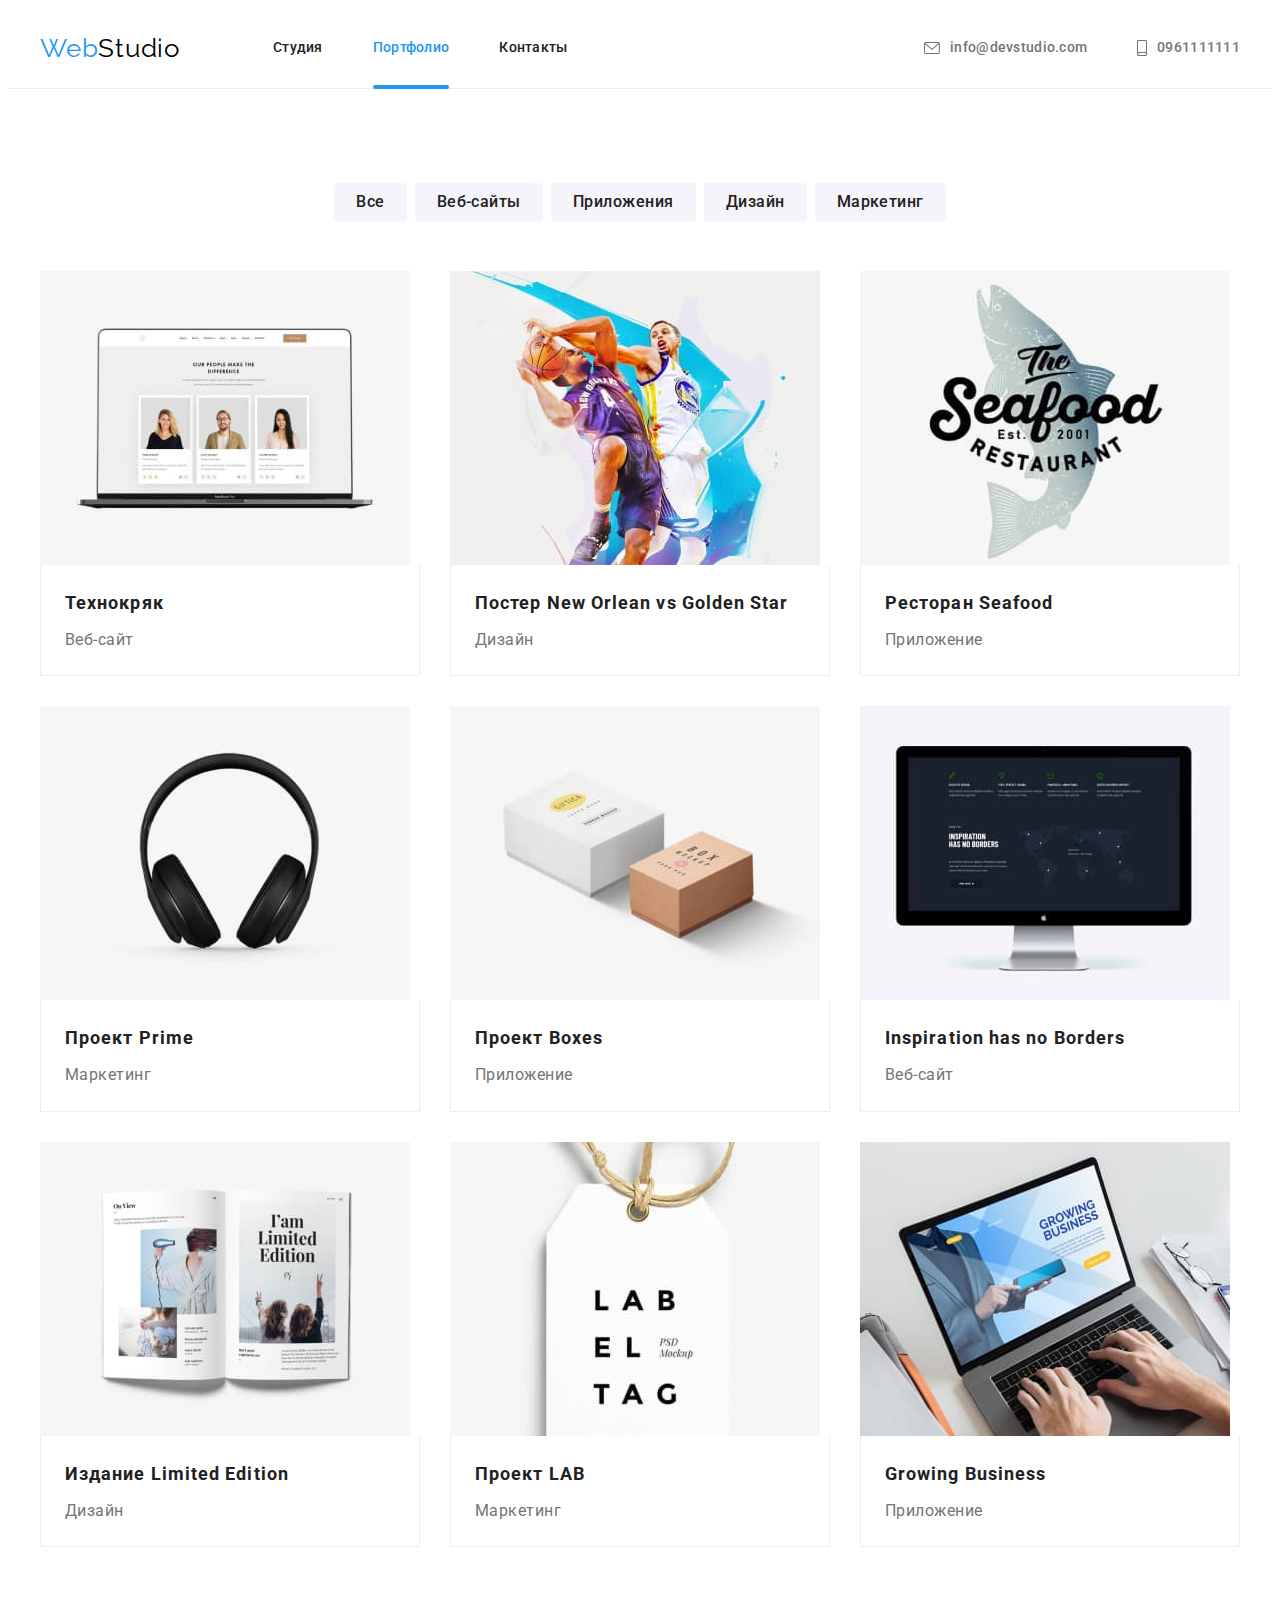
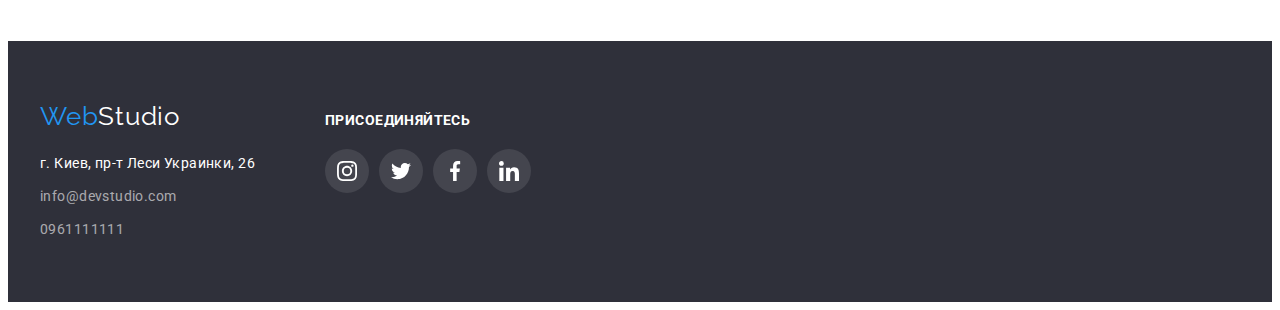
==== portfolio.html @ a9064349 "начало ДЗ-6" ====
<!DOCTYPE html>
<html lang="en">
  <head>
    <meta charset="UTF-8" />
    <meta http-equiv="X-UA-Compatible" content="IE=edge" />
    <meta name="viewport" content="width=device-width, initial-scale=1.0" />
    <title>Portfolio</title>
    <!-- fonts page -->
    <link rel="preconnect" href="https://fonts.googleapis.com" />
    <link rel="preconnect" href="https://fonts.gstatic.com" crossorigin />
    <link
      href="https://fonts.googleapis.com/css2?family=Raleway:wght@700&family=Roboto:wght@400;500;700;900&display=swap"
      rel="stylesheet"
    />
    <!-- modern-normalize -->
    <link
      rel="stylesheet"
      href="https://cdnjs.cloudflare.com/ajax/libs/modern-normalize/1.1.0/modern-normalize.min.css"
      integrity="sha512-wpPYUAdjBVSE4KJnH1VR1HeZfpl1ub8YT/NKx4PuQ5NmX2tKuGu6U/JRp5y+Y8XG2tV+wKQpNHVUX03MfMFn9Q=="
      crossorigin="anonymous"
      referrerpolicy="no-referrer"
    />
    <!-- style.css -->
    <link rel="stylesheet" href="./css/styles.css" />
  </head>
  <body>
    <header class="page-header">
      <div class="container header-container">
        <a class="logo" lang="en" href="./index.html">Web<span class="logo-black">Studio</span></a>
        <nav>
          <ul class="site-navigation">
            <li class="list-link"><a class="nav-link" href="./index.html">Студия</a></li>
            <li class="list-link"><a class="nav-link current" href="">Портфолио</a></li>
            <li class="list-link"><a class="nav-link" href="">Контакты</a></li>
          </ul>
        </nav>
        <ul class="header-contacts-list">
          <li class="contacts-list">
            <a class="mail-header" href="mailto:nfo@devstudio.com">
              <svg class="contacts-icon" width="16" height="12">
                <use href="./images/icons.svg#envelope"></use>
              </svg>
              info@devstudio.com</a
            >
          </li>
          <li class="contacts-list">
            <a class="phone-header" href="tel:0961111111">
              <svg class="contacts-icon" width="10" height="16">
                <use href="./images/icons.svg#smartphone"></use>
              </svg>
              0961111111</a
            >
          </li>
        </ul>
      </div>
    </header>
    <main>
      <h1 class="slogan visually-hidden">Наши работы</h1>
      <section class="filter section">
        <div class="container">
          <ul class="list-button">
            <li class="list-btn">
              <button class="btn" type="button">Все</button>
            </li>
            <li class="list-btn">
              <button class="btn" type="button">Веб-сайты</button>
            </li>
            <li class="list-btn">
              <button class="btn" type="button">Приложения</button>
            </li>
            <li class="list-btn">
              <button class="btn" type="button">Дизайн</button>
            </li>
            <li class="list-btn">
              <button class="btn" type="button">Маркетинг</button>
            </li>
          </ul>
          <ul class="list-card">
            <li class="card">
              <a class="link-card" href="">
                <div class="card-overlay">
                  <img src="./images/notebook.jpg" alt="" width="370" />
                  <div class="text-overlay">
                    <p class="paragraph">
                      Ресурс предлагает комплексные предложения с разным уровнем функционала и
                      сервисов. Все это позволит посетителю получить исчерпывающие сведения о
                      компании или частном лице.
                    </p>
                  </div>
                </div>
                <div class="text-card">
                  <h2 class="subtitle-card">Технокряк</h2>
                  <p class="text-list">Веб-сайт</p>
                </div>
              </a>
            </li>
            <li class="card">
              <a class="link-card" href="">
                <div class="card-overlay">
                  <img src="./images/poster.jpg" alt="" width="370" />
                  <div class="text-overlay">
                    <p class="paragraph">
                      Ресурс предлагает комплексные предложения с разным уровнем функционала и
                      сервисов. Все это позволит посетителю получить исчерпывающие сведения о
                      компании или частном лице.
                    </p>
                  </div>
                </div>
                <div class="text-card">
                  <h2 class="subtitle-card">Постер New Orlean vs Golden Star</h2>
                  <p class="text-list">Дизайн</p>
                </div>
              </a>
            </li>
            <li class="card">
              <a class="link-card" href="">
                <div class="card-overlay">
                  <img src="./images/seafood.jpg" alt="" width="370" />
                  <div class="text-overlay">
                    <p class="paragraph">
                      Ресурс предлагает комплексные предложения с разным уровнем функционала и
                      сервисов. Все это позволит посетителю получить исчерпывающие сведения о
                      компании или частном лице.
                    </p>
                  </div>
                </div>
                <div class="text-card">
                  <h2 class="subtitle-card">Ресторан Seafood</h2>
                  <p class="text-list">Приложение</p>
                </div>
              </a>
            </li>
            <li class="card">
              <a class="link-card" href="">
                <div class="card-overlay">
                  <img src="./images/prime.jpg" alt="" width="370" />
                  <div class="text-overlay">
                    <p class="paragraph">
                      Ресурс предлагает комплексные предложения с разным уровнем функционала и
                      сервисов. Все это позволит посетителю получить исчерпывающие сведения о
                      компании или частном лице.
                    </p>
                  </div>
                </div>
                <div class="text-card">
                  <h2 class="subtitle-card">Проект Prime</h2>
                  <p class="text-list">Маркетинг</p>
                </div>
              </a>
            </li>
            <li class="card">
              <a class="link-card" href="">
                <div class="card-overlay">
                  <img src="./images/boxes.jpg" alt="" width="370" />
                  <div class="text-overlay">
                    <p class="paragraph">
                      Ресурс предлагает комплексные предложения с разным уровнем функционала и
                      сервисов. Все это позволит посетителю получить исчерпывающие сведения о
                      компании или частном лице.
                    </p>
                  </div>
                </div>
                <div class="text-card">
                  <h2 class="subtitle-card">Проект Boxes</h2>
                  <p class="text-list">Приложение</p>
                </div>
              </a>
            </li>
            <li class="card">
              <a class="link-card" href="">
                <div class="card-overlay">
                  <img src="./images/inspiration.jpg" alt="" width="370" />
                  <div class="text-overlay">
                    <p class="paragraph">
                      Ресурс предлагает комплексные предложения с разным уровнем функционала и
                      сервисов. Все это позволит посетителю получить исчерпывающие сведения о
                      компании или частном лице.
                    </p>
                  </div>
                </div>
                <div class="text-card">
                  <h2 class="subtitle-card">Inspiration has no Borders</h2>
                  <p class="text-list">Веб-сайт</p>
                </div>
              </a>
            </li>
            <li class="card">
              <a class="link-card" href="">
                <div class="card-overlay">
                  <img src="./images/limited.jpg" alt="" width="370" />
                  <div class="text-overlay">
                    <p class="paragraph">
                      Ресурс предлагает комплексные предложения с разным уровнем функционала и
                      сервисов. Все это позволит посетителю получить исчерпывающие сведения о
                      компании или частном лице.
                    </p>
                  </div>
                </div>
                <div class="text-card">
                  <h2 class="subtitle-card">Издание Limited Edition</h2>
                  <p class="text-list">Дизайн</p>
                </div>
              </a>
            </li>
            <li class="card">
              <a class="link-card" href="">
                <div class="card-overlay">
                  <img src="./images/lab.jpg" alt="" width="370" />
                  <div class="text-overlay">
                    <p class="paragraph">
                      Ресурс предлагает комплексные предложения с разным уровнем функционала и
                      сервисов. Все это позволит посетителю получить исчерпывающие сведения о
                      компании или частном лице.
                    </p>
                  </div>
                </div>
                <div class="text-card">
                  <h2 class="subtitle-card">Проект LAB</h2>
                  <p class="text-list">Маркетинг</p>
                </div>
              </a>
            </li>
            <li class="card">
              <a class="link-card" href="">
                <div class="card-overlay">
                  <img src="./images/business.jpg" alt="" width="370" />
                  <div class="text-overlay">
                    <p class="paragraph">
                      Ресурс предлагает комплексные предложения с разным уровнем функционала и
                      сервисов. Все это позволит посетителю получить исчерпывающие сведения о
                      компании или частном лице.
                    </p>
                  </div>
                </div>
                <div class="text-card">
                  <h2 class="subtitle-card">Growing Business</h2>
                  <p class="text-list">Приложение</p>
                </div>
              </a>
            </li>
          </ul>
        </div>
      </section>
    </main>
    <footer class="footer">
      <div class="container social-container">
        <!-- address -->

        <div class="container-footer">
          <a class="logo-footer" lang="en" href="./index.html"
            >Web<span class="logo-white">Studio</span></a
          >
          <address class="address">г. Киев, пр-т Леси Украинки, 26</address>
          <ul class="footer-contacts-list">
            <li class="li-mail">
              <a class="mail-footer" href="mailto:nfo@devstudio.com">info@devstudio.com</a>
            </li>
            <li><a class="phone-footer" href="tel:0961111111">0961111111</a></li>
          </ul>
        </div>

        <!-- Join-->

        <div class="footer-socials">
          <h3 class="text-footer">присоединяйтесь</h3>
          <ul class="social">
            <li class="social-list">
              <a
                class="social-link-footer"
                href=""
                target="_blank"
                rel="noopener noreferrer"
                aria-label="иконка instagram"
              >
                <svg class="socials-icon" width="20" height="20">
                  <use href="./images/icons.svg#instagram"></use>
                </svg>
              </a>
            </li>
            <li class="social-list">
              <a
                class="social-link-footer"
                href=""
                target="_blank"
                rel="noopener noreferrer"
                aria-label="иконка twitter"
              >
                <svg class="socials-icon" width="20" height="20">
                  <use href="./images/icons.svg#twitter"></use>
                </svg>
              </a>
            </li>
            <li class="social-list">
              <a
                class="social-link-footer"
                href=""
                target="_blank"
                rel="noopener noreferrer"
                aria-label="иконка facebook"
              >
                <svg class="socials-icon" width="20" height="20">
                  <use href="./images/icons.svg#facebook"></use>
                </svg>
              </a>
            </li>
            <li class="social-list">
              <a
                class="social-link-footer"
                href=""
                target="_blank"
                rel="noopener noreferrer"
                aria-label="иконка linkedin"
              >
                <svg class="socials-icon" width="20" height="20">
                  <use href="./images/icons.svg#linkedin"></use>
                </svg>
              </a>
            </li>
          </ul>
        </div>
      </div>
    </footer>
  </body>
</html>
---- css/styles.css ----
/* index.html */
:root {
  --color-text: #757575;
  --color-h2-h3: #212121;
  --color-hover: #2196f3;
  --link-color: #212121;
  --studio-color: black;
  --hero-background-color: #2f303a;
  --hero-text-color: #ffffff;
  --background-team-color: #f5f4fa;
  --background-footer: #2f303a;
  --footer-studio: white;
  --footer-contacts: #ffffff99;
  --border-color: #ececec;
  --button-hover: #188ce8;
  --border-card: #eeeeee;
}

body {
  background-color: var(--hero-text-color);
  font-family: 'Roboto', sans-serif;
  color: var(--color-h2-h3);
}

h1,
h2,
h3,
p,
ul {
  margin: 0;
  padding: 0;
}

img {
  display: block;
  max-width: 100%;
}

.visually-hidden {
  position: absolute;
  width: 1px;
  height: 1px;
  margin: -1px;
  border: 0;
  padding: 0;

  white-space: nowrap;
  clip-path: inset(100%);
  clip: rect(0 0 0 0);
  overflow: hidden;
}

/* header */

.container {
  /* outline: 1px solid tomato; */

  width: 1200px;

  padding-left: 15px;
  padding-right: 15px;

  margin-left: auto;
  margin-right: auto;
}

.section {
  padding-top: 94px;
  padding-bottom: 94px;
}

.page-header {
  background-color: #ffffff;
  border-bottom: 1px solid var(--border-color);
}

.header-container {
  display: flex;
  align-items: center;
}

.logo {
  color: var(--color-hover);
  font-family: 'Raleway', sans-serif;
  font-size: 26px;
  line-height: 1.19;
  letter-spacing: 0.03em;
  text-decoration: none;

  margin-right: 93px;
}

.site-navigation,
.header-contacts-list,
.mail-header,
.list-desk,
.list-gallery,
.list-team,
.footer-contacts-list,
.list-button,
.list-card,
.social-team,
.social-footer,
.social-list,
.client {
  list-style: none;
}

.logo-black {
  color: var(--studio-color);
}

.site-navigation {
  display: flex;
  align-items: center;

  padding: 0;
  margin: 0;
}

.nav-link {
  display: block;
  color: var(--link-color);
  font-weight: 500;
  font-size: 14px;
  line-height: 1.14;
  letter-spacing: 0.02em;
  text-decoration: none;

  margin: 0;
  padding: 0;

  transition: color 250ms cubic-bezier(0.4, 0, 0.2, 1);
}

.site-navigation li:not(:last-child) {
  margin-right: 50px;
}

.site-navigation .nav-link.current {
  color: var(--color-hover);
}

.nav-link:hover,
.nav-link:focus {
  color: var(--color-hover);
}

.list-link {
  position: relative;
}

.nav-link {
  padding-top: 32px;
  padding-bottom: 32px;
}

.current::after {
  position: absolute;

  content: '';
  left: 0;
  bottom: -1px;
  width: 100%;
  height: 4px;

  background-color: var(--color-hover);
  border-radius: 2px;
}

.header-contacts-list {
  display: flex;
}

.mail-header,
.phone-header {
  display: flex;
  color: #757575;
  font-weight: 500;
  font-size: 14px;
  line-height: 1.14;
  letter-spacing: 0.02em;
  text-decoration: none;

  align-items: center;

  transition: color 250ms cubic-bezier(0.4, 0, 0.2, 1);
}

.mail-header:hover,
.mail-header:focus {
  color: var(--color-hover);
}

.phone-header:hover,
.phone-header:focus {
  color: var(--color-hover);
}

.contacts-icon {
  margin-right: 10px;
  fill: currentColor;
}

.header-contacts-list {
  margin-left: auto;
}

.header-contacts-list li {
  margin-right: 50px;
}

.header-contacts-list li:last-child {
  margin-right: 0;
}

/* hero */

.section-hero {
  background-color: var(--hero-background-color);

  background-repeat: no-repeat;
  max-width: 1600px;
  max-height: 600px;
  margin-right: auto;
  margin-left: auto;
  padding-top: 200px;
  padding-bottom: 200px;
}

.section-hero {
  background-image: linear-gradient(rgba(47, 48, 58, 0.4), rgba(47, 48, 58, 0.4)),
    url('../images/job.jpg');
}

.hero-title {
  color: var(--hero-text-color);
  text-transform: uppercase;
  font-weight: 900;
  font-size: 44px;
  line-height: 1.36;
  width: 696px;
  letter-spacing: 00.06em;
  text-align: center;
  margin-bottom: 30px;

  margin-left: auto;
  margin-right: auto;
}

.button-title-hero {
  display: block;
  border: none;
  border-radius: 4px;

  background-color: var(--color-hover);
  color: var(--hero-text-color);
  font-family: inherit;
  font-weight: 700;
  font-size: 16px;
  line-height: 1.88;
  letter-spacing: 0.06em;
  cursor: pointer;
  box-shadow: 0px 4px 4px rgba(0, 0, 0, 0.15);

  padding: 10px 32px;
  margin-left: auto;
  margin-right: auto;

  transition: background-color 250ms cubic-bezier(0.4, 0, 0.2, 1),
    box-shadow 250ms cubic-bezier(0.4, 0, 0.2, 1);
}

.button-title-hero:hover,
.button-title-hero:focus {
  background-color: var(--button-hover);
}

/* modal form */

.backdrop {
  position: fixed;
  top: 0;
  left: 0;
  width: 100%;
  height: 100%;
  z-index: 10;
  background-color: rgba(0, 0, 0, 0.2);

  transition: opacity 250ms cubic-bezier(0.4, 0, 0.2, 1),
    visibility 250ms cubic-bezier(0.4, 0, 0.2, 1);
}

.modal {
  position: absolute;
  top: 50%;
  left: 50%;

  width: 528px;
  height: 581px;

  background-color: #ffffff;
  box-shadow: 0px 1px 3px rgba(0, 0, 0, 0.12), 0px 1px 1px rgba(0, 0, 0, 0.14),
    0px 2px 1px rgba(0, 0, 0, 0.2);
  border-radius: 4px;

  transition: transform 250ms cubic-bezier(0.4, 0, 0.2, 1),
    box-shadow 250ms cubic-bezier(0.4, 0, 0.2, 1), opacity 250ms cubic-bezier(0.4, 0, 0.2, 1);
}

.backdrop.is-hidden {
  opacity: 0;
  pointer-events: none;
  visibility: hidden;
}

.backdrop.is-hidden .modal {
  transform: translate(-50%, -50%) scale(0.9);
  opacity: 0;
}

.backdrop .modal {
  transform: translate(-50%, -50%) scale(1);
  opacity: 1;
}

.modal-btn {
  position: absolute;
  width: 30px;
  height: 30px;
  top: 8px;
  right: 8px;
  display: flex;
  justify-content: center;
  align-items: center;
  padding: 0;
  margin: 0;

  color: #000000;
  background-color: #ffffff;
  border: 1px solid rgba(0, 0, 0, 0.1);
  border-radius: 50%;

  cursor: pointer;
}

.btn-close {
  fill: currentColor;
}

/* section benefits */

.section-benefits {
  padding-bottom: 0;
}

.list-desk {
  display: flex;
  justify-content: center;
}

.list-desk li:not(:last-child) {
  margin-right: 30px;
}

.list-desk li {
  width: 270px;
}

.icon-benefits {
  display: flex;
  height: 120px;
  margin-bottom: 30px;
  border-radius: 4px;
  background-color: var(--background-team-color);

  align-items: center;
  justify-content: center;
}

.subtitle {
  color: var(--link-color);
  font-weight: 700;
  font-size: 14px;
  line-height: 1.14;
  letter-spacing: 0.03em;
  text-transform: uppercase;

  margin-bottom: 10px;
}

.text-subtitle {
  color: var(--color-text);
  font-size: 14px;
  line-height: 1.71;
  letter-spacing: 0.03em;
}

/* section img */

.subtitle-img {
  color: var(--link-color);
  font-weight: 700;
  font-size: 36px;
  line-height: 1.17;
  text-align: center;
  letter-spacing: 0.03em;

  margin-bottom: 50px;
}

.list-gallery {
  display: flex;
  justify-content: center;
}

.list-gallery li:not(:last-child) {
  margin-right: 30px;
}

.item-gallery {
  position: relative;
}

.text-gallery {
  position: absolute;

  left: 0;
  bottom: 0;
  width: 100%;
  height: 70px;

  display: flex;
  align-items: center;
  justify-content: center;

  font-family: inherit;
  font-weight: 700;
  font-size: 14px;
  line-height: 1.14;
  text-align: center;
  letter-spacing: 0.03em;
  text-transform: uppercase;

  color: #ffffff;
  background-color: rgba(47, 48, 58, 0.8);
}

/* section team */

.card-team {
  background-color: var(--hero-text-color);

  box-shadow: 0px 1px 3px rgba(0, 0, 0, 0.12), 0px 1px 1px rgba(0, 0, 0, 0.14),
    0px 2px 1px rgba(0, 0, 0, 0.2);
  border-radius: 0px 0px 4px 4px;
}

.section-team {
  background-color: var(--background-team-color);
}

.subtitle-team {
  color: var(--color-h2-h3);
  font-size: 36px;
  line-height: 1.17;
  text-align: center;
  letter-spacing: 0.03em;

  margin-bottom: 50px;
}

.list-team {
  display: flex;
  justify-content: center;
}

.card-team:not(:last-child) {
  margin-right: 30px;
}

.subtitle-name {
  color: var(--color-h2-h3);
  font-weight: 500;
  font-size: 16px;
  line-height: 1.19;
  text-align: center;
  letter-spacing: 0.03em;

  margin-bottom: 10px;
}

.command-description {
  padding-top: 30px;
  padding-bottom: 30px;
}

.text-team {
  color: var(--color-text);
  font-size: 16px;
  line-height: 1.19;
  text-align: center;
  letter-spacing: 0.03em;

  margin-bottom: 16px;
}

.social {
  display: flex;
  justify-content: center;
  align-items: center;
}

.social-team:not(:last-child) {
  margin-right: 10px;
}

.social-link {
  display: flex;
  align-items: center;
  justify-content: center;
  width: 44px;
  height: 44px;
  background-color: #ffffff;
  border-radius: 50%;

  transition: background-color 250ms cubic-bezier(0.4, 0, 0.2, 1);
}

.social-link:hover,
.social-link:focus {
  background-color: #2196f3;
}

.social-link:hover .social-icon,
.social-link:focus .social-icon {
  fill: #ffffff;
}

.social-icon {
  fill: #afb1b8;

  transition: fill 250ms cubic-bezier(0.4, 0, 0.2, 1);
}

/* clients */

.subtitle-clients {
  color: #212121;
  font-family: inherit;
  font-weight: 700;
  font-size: 36px;
  line-height: 1.17;
  text-align: center;
  letter-spacing: 0.03em;

  margin-bottom: 50px;
}

.list-clients {
  display: flex;
  justify-content: center;
  align-items: center;
}

.client:not(:last-child) {
  margin-right: 30px;
}

.clients {
  padding-top: 94px;
  padding-bottom: 94px;
}

.link-client {
  display: flex;
  justify-content: center;
  align-items: center;
  width: 170px;
  height: 92px;
  border: 1px solid #afb1b8;
  border-radius: 4px;

  transition: border 250ms cubic-bezier(0.4, 0, 0.2, 1);
}

.link-client:hover {
  border: 1px solid var(--color-hover);
}

.icon-client {
  fill: #afb1b8;

  transition: fill 250ms cubic-bezier(0.4, 0, 0.2, 1);
}

.link-client:hover .icon-client,
.link-client:focus .icon-client {
  fill: var(--color-hover);
}

/* footer */

.logo-footer {
  display: inline-block;

  color: var(--color-hover);
  font-family: 'Raleway', sans-serif;
  font-size: 26px;
  line-height: 1.19;
  letter-spacing: 0.03em;
  text-decoration: none;

  margin-bottom: 20px;
}

.footer {
  background-color: var(--background-footer);

  padding-top: 60px;
  padding-bottom: 60px;
}

.logo-white {
  color: var(--footer-studio);
}

.address {
  color: var(--hero-text-color);
  font-style: normal;
  font-size: 14px;
  line-height: 1.71;
  letter-spacing: 0.03em;

  margin-bottom: 9px;
}

.mail-footer {
  color: var(--footer-contacts);
  font-size: 14px;
  line-height: 1.71;
  letter-spacing: 0.03em;
  text-decoration: none;

  margin-bottom: 9px;

  transition: color 250ms cubic-bezier(0.4, 0, 0.2, 1);
}

.phone-footer {
  color: var(--footer-contacts);
  font-size: 14px;
  line-height: 1.71;
  letter-spacing: 0.03em;
  text-decoration: none;

  transition: color 250ms cubic-bezier(0.4, 0, 0.2, 1);
}

.mail-footer:hover,
.mail-footer:focus {
  color: var(--color-hover);
}

.phone-footer:hover,
.phone-footer:focus {
  color: var(--color-hover);
}

.li-mail {
  margin-bottom: 9px;
}

/* portfolio */

/* button */

.list-button {
  display: flex;
  justify-content: center;

  margin-bottom: 50px;
}

.btn {
  background-color: var(--background-team-color);
  cursor: pointer;
  color: var(--color-h2-h3);
  font-family: inherit;
  font-weight: 500;
  font-size: 16px;
  line-height: 1.62;
  text-align: center;
  letter-spacing: 0.03em;

  border: none;
}

.btn {
  border-radius: 4px;

  padding: 6px 22px;

  transition: color 250ms cubic-bezier(0.4, 0, 0.2, 1),
    background-color 250ms cubic-bezier(0.4, 0, 0.2, 1),
    box-shadow 250ms cubic-bezier(0.4, 0, 0.2, 1);
}

.btn:hover,
.btn:focus {
  box-shadow: 0px 3px 1px rgba(0, 0, 0, 0.1), 0px 1px 2px rgba(0, 0, 0, 0.08),
    0px 2px 2px rgba(0, 0, 0, 0.12);
}

.list-btn:not(:last-child) {
  margin-right: 8px;
}

.btn:hover,
.btn:focus {
  background-color: var(--color-hover);
  color: #ffffff;
}

.btn:hover,
.btn:focus {
  color: var(--hero-text-color);
}

/* text */

.list-card {
  display: flex;
  flex-wrap: wrap;
  justify-content: center;
}

.card {
  width: calc((100% - 60px) / 3);
  margin-right: 30px;
  margin-bottom: 30px;

  cursor: pointer;
}

.card:nth-child(3n) {
  margin-right: 0;
}

.card:nth-child(n + 7) {
  margin-bottom: 0;
}

.link-card {
  display: block;
  text-decoration: none;

  transition: box-shadow 250ms cubic-bezier(0.4, 0, 0.2, 1);
}

.link-card:hover,
.link-card:focus {
  box-shadow: 0px 1px 1px rgba(0, 0, 0, 0.12), 0px 4px 4px rgba(0, 0, 0, 0.06),
    1px 4px 6px rgba(0, 0, 0, 0.16);
}

.card-overlay {
  position: relative;
  overflow: hidden;
}

.text-overlay {
  position: absolute;
  left: 0;
  top: 0;
  width: 100%;
  height: 100%;
  padding: 63px 24px;

  background-color: rgba(33, 150, 243, 0.9);

  transform: translateY(100%);
  transition: transform 250ms cubic-bezier(0.4, 0, 0.2, 1);
}

.link-card:hover .text-overlay,
.link-card:focus .text-overlay {
  transform: translateY(0);
}

.paragraph {
  font-family: inherit;
  font-weight: 400;
  font-size: 18px;
  line-height: 1.55;
  letter-spacing: 0.03em;
  color: #ffffff;
}

.text-card {
  padding: 20px 24px;

  border-right: 1px solid var(--border-card);
  border-bottom: 1px solid var(--border-card);
  border-left: 1px solid var(--border-card);
}

.text-list {
  color: var(--color-text);
  line-height: 1.9;
  letter-spacing: 0.03em;
}

.subtitle-card {
  color: var(--color-h2-h3);
  font-size: 18px;
  line-height: 2;
  letter-spacing: 0.06em;

  margin-bottom: 4px;
}

.container-footer {
  margin-right: 70px;
}

.social-container {
  display: flex;
  align-items: baseline;
}

.text-footer {
  color: #ffffff;
  font-family: inherit;
  font-weight: 700;
  font-size: 14px;
  line-height: 1.14;
  letter-spacing: 0.03em;
  text-transform: uppercase;

  margin-bottom: 20px;
}

/* join */

.social-list:not(:last-child) {
  margin-right: 10px;
}

.socials-icon {
  fill: #ffffff;
}

.social-link-footer {
  display: flex;
  align-items: center;
  justify-content: center;
  width: 44px;
  height: 44px;
  background-color: rgba(255, 255, 255, 0.1);
  border-radius: 50%;

  transition: background-color 250ms cubic-bezier(0.4, 0, 0.2, 1);
}

.social-link-footer:hover,
.social-link-footer:focus {
  background-color: #2196f3;
}
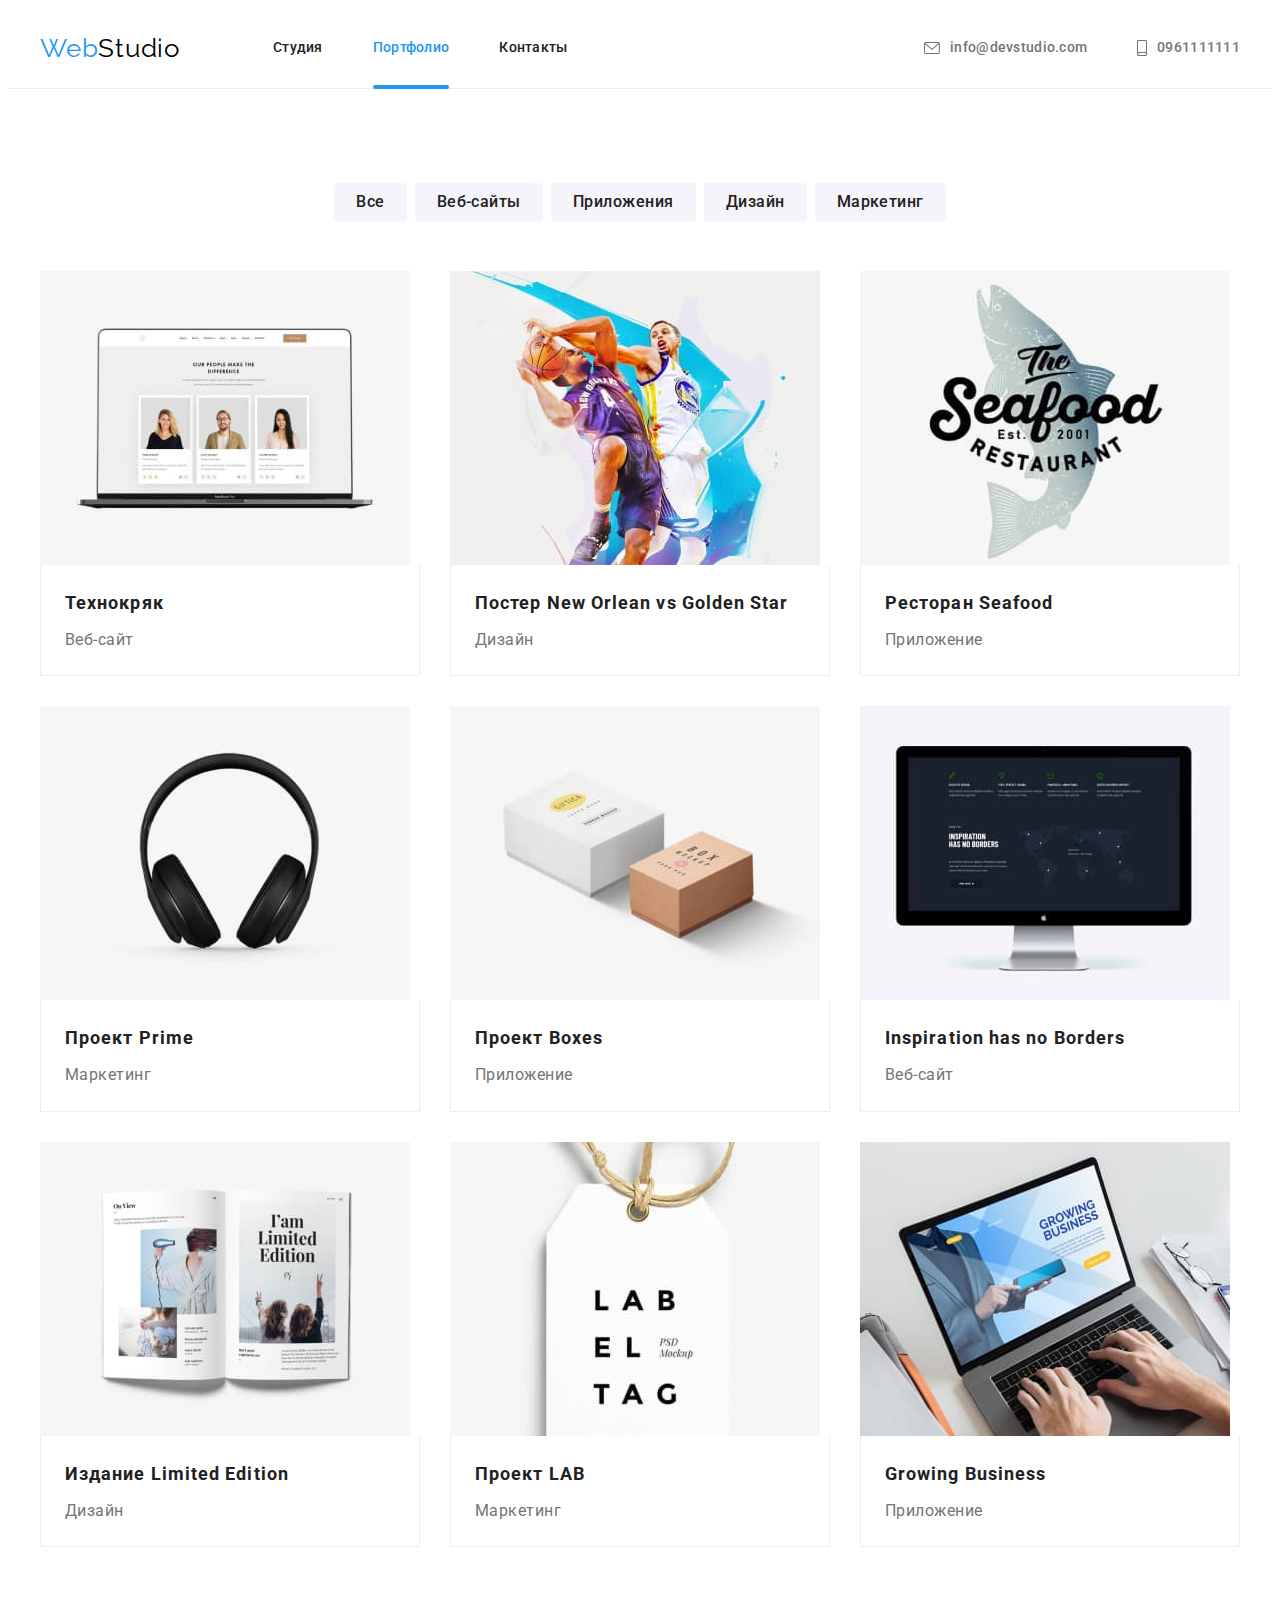
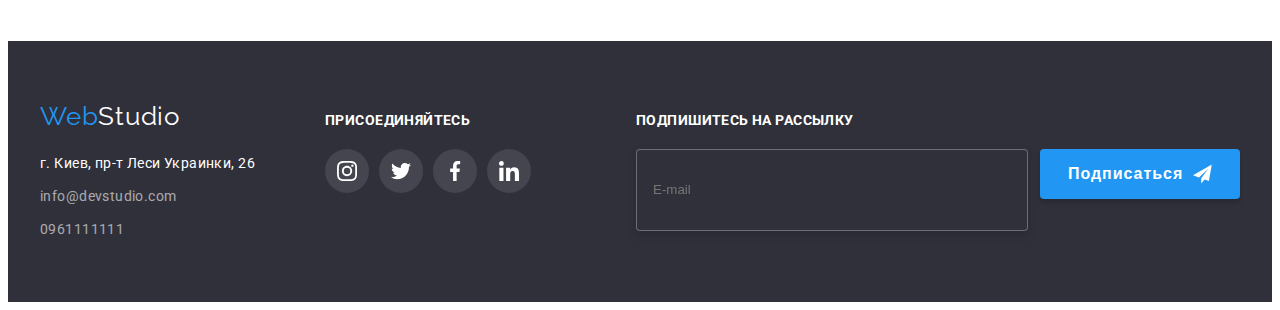
==== commit 03195543: "ДЗ-6, кроме стилизации чекбокса" ====
--- a/portfolio.html
+++ b/portfolio.html
@@ -267,7 +267,7 @@
             <li class="social-list">
               <a
                 class="social-link-footer"
-                href=""
+                href="https://www.instagram.com/"
                 target="_blank"
                 rel="noopener noreferrer"
                 aria-label="иконка instagram"
@@ -280,7 +280,7 @@
             <li class="social-list">
               <a
                 class="social-link-footer"
-                href=""
+                href="https://twitter.com/"
                 target="_blank"
                 rel="noopener noreferrer"
                 aria-label="иконка twitter"
@@ -293,7 +293,7 @@
             <li class="social-list">
               <a
                 class="social-link-footer"
-                href=""
+                href="https://www.facebook.com/"
                 target="_blank"
                 rel="noopener noreferrer"
                 aria-label="иконка facebook"
@@ -306,7 +306,7 @@
             <li class="social-list">
               <a
                 class="social-link-footer"
-                href=""
+                href="https://www.linkedin.com/"
                 target="_blank"
                 rel="noopener noreferrer"
                 aria-label="иконка linkedin"
@@ -318,6 +318,22 @@
             </li>
           </ul>
         </div>
+        <div class="subscribe">
+          <b class="text-subscribe">Подпишитесь на рассылку</b>
+          <form class="subscribe-form">
+            <label class="subscribe-label">
+              <input class="subscribe-input" type="email" name="email" placeholder="E-mail" />
+            </label>
+            <button class="btn-subscribe" type="submit">
+              <span class="footer-btn-subscribe"
+                >Подписаться
+                <svg class="icon-subscribe" width="24" height="24">
+                  <use href="./images/icons.svg#icon-send"></use>
+                </svg>
+              </span>
+            </button>
+          </form>
+        </div>
       </div>
     </footer>
   </body>
--- a/css/styles.css
+++ b/css/styles.css
@@ -276,7 +276,7 @@
   background-color: var(--button-hover);
 }
 
-/* modal form */
+/* modal */
 
 .backdrop {
   position: fixed;
@@ -298,6 +298,7 @@
 
   width: 528px;
   height: 581px;
+  padding: 40px;
 
   background-color: #ffffff;
   box-shadow: 0px 1px 3px rgba(0, 0, 0, 0.12), 0px 1px 1px rgba(0, 0, 0, 0.14),
@@ -346,6 +347,162 @@
 
 .btn-close {
   fill: currentColor;
+  transition: fill 250ms cubic-bezier(0.4, 0, 0.2, 1);
+}
+
+.modal-btn:hover .btn-close,
+.modal-btn:focus .btn-close {
+  fill: var(--color-hover);
+}
+
+/* form */
+
+.form-title {
+  display: flex;
+  justify-content: center;
+  margin-bottom: 12px;
+
+  font-family: inherit;
+  font-weight: 700;
+  font-size: 20px;
+  line-height: 1.15;
+  text-align: center;
+  letter-spacing: 0.03em;
+
+  color: #212121;
+}
+
+.form {
+  text-align: center;
+}
+
+.form-label {
+  display: block;
+  margin-bottom: 10px;
+  text-align: left;
+}
+
+.form-name {
+  display: inline-block;
+  font-family: inherit;
+  font-weight: 400;
+  font-size: 12px;
+  line-height: 1.16;
+  letter-spacing: 0.01em;
+
+  margin-bottom: 4px;
+
+  color: #757575;
+}
+
+.form-input-container {
+  position: relative;
+
+  display: block;
+}
+
+.form-input {
+  display: flex;
+  width: 100%;
+  height: 40px;
+  padding: 12px 16px;
+  padding-left: 42px;
+
+  line-height: 14px;
+  letter-spacing: 0.01em;
+
+  border: 1px solid rgba(33, 33, 33, 0.2);
+  border-radius: 4px;
+  color: var(--color-h2-h3);
+
+  transition: border-color 250ms cubic-bezier(0.4, 0, 0.2, 1);
+}
+
+.form-input:hover,
+.form-input:focus {
+  border: 1px solid var(--color-hover);
+}
+
+.form-input:focus + .form-icon {
+  fill: var(--color-hover);
+}
+
+.form-icon {
+  position: absolute;
+  top: 50%;
+  left: 12px;
+  fill: currentColor;
+
+  transform: translateY(-50%);
+  transition: fill 250ms cubic-bezier(0.4, 0, 0.2, 1);
+}
+
+.form-comments {
+  display: flex;
+  width: 100%;
+  height: 120px;
+  padding: 12px 16px;
+  resize: none;
+
+  border: 1px solid rgba(33, 33, 33, 0.2);
+  border-radius: 4px;
+
+  transition: border-color 250ms cubic-bezier(0.4, 0, 0.2, 1);
+}
+
+.form-comments:hover,
+.form-comments:focus {
+  border: 1px solid var(--color-hover);
+}
+
+.form-label.comments {
+  margin-bottom: 20px;
+}
+
+.form-checkbox {
+  display: flex;
+  justify-content: center;
+  align-items: center;
+  margin-bottom: 30px;
+}
+
+.checkbox-text {
+  font-weight: 400;
+  font-size: 14px;
+  line-height: 24px;
+  letter-spacing: 0.03em;
+
+  color: #757575;
+}
+
+.checkbox-text-link {
+  color: var(--color-hover);
+  text-decoration-line: underline;
+}
+
+.form-button {
+  padding: 10px 55px;
+  width: 200px;
+  height: 50px;
+  font-weight: 700;
+  font-size: 16px;
+  line-height: 1.9;
+  letter-spacing: 0.06em;
+  color: var(--hero-text-color);
+
+  background-color: var(--color-hover);
+  border-width: 0;
+  box-shadow: 0px 4px 4px rgba(0, 0, 0, 0.15);
+  border-radius: 4px;
+
+  transition: background-color 250ms cubic-bezier(0.4, 0, 0.2, 1);
+
+  cursor: pointer;
+}
+
+.form-button:hover,
+.form-button:focus {
+  background-color: var(--button-hover);
 }
 
 /* section benefits */
@@ -867,3 +1024,95 @@
 .social-link-footer:focus {
   background-color: #2196f3;
 }
+
+/* subscribe */
+
+.subscribe {
+  margin-left: auto;
+}
+
+.text-subscribe {
+  display: inline-block;
+
+  font-family: inherit;
+  font-weight: 700;
+  font-size: 14px;
+  line-height: 1.14;
+  letter-spacing: 0.03em;
+  text-transform: uppercase;
+
+  margin-bottom: 20px;
+
+  color: var(--hero-text-color);
+}
+
+.subscribe-form {
+  display: flex;
+}
+
+.subscribe-label {
+  display: block;
+}
+
+.subscribe-input {
+  width: 358px;
+  height: 50px;
+
+  padding: 15px 16px;
+  margin-right: 12px;
+
+  background-color: #2f303a;
+  color: var(--hero-text-color);
+
+  border: 1px solid rgba(255, 255, 255, 0.3);
+  filter: drop-shadow(0px 4px 4px rgba(0, 0, 0, 0.15));
+  border-radius: 4px;
+
+  transition: border 250ms cubic-bezier(0.4, 0, 0.2, 1);
+}
+
+.subscribe-input:hover,
+.subscribe-input:focus {
+  border: 1px solid var(--hero-text-color);
+}
+
+.btn-subscribe {
+  width: 200px;
+  height: 50px;
+  font-weight: 700;
+  font-size: 16px;
+  line-height: 1.88;
+  align-items: center;
+  text-align: center;
+  letter-spacing: 0.06em;
+
+  color: var(--hero-text-color);
+
+  padding: 10px 28px;
+
+  background-color: #2196f3;
+  border-width: 0;
+  box-shadow: 0px 4px 4px rgba(0, 0, 0, 0.15);
+  border-radius: 4px;
+
+  cursor: pointer;
+
+  transition: background-color 250ms cubic-bezier(0.4, 0, 0.2, 1);
+}
+
+.btn-subscribe:hover,
+.btn-subscribe:focus {
+  background-color: var(--button-hover);
+}
+
+.footer-btn-subscribe {
+  display: flex;
+  justify-content: center;
+  align-items: center;
+}
+
+.icon-subscribe {
+  fill: currentColor;
+
+  margin-left: 10px;
+}
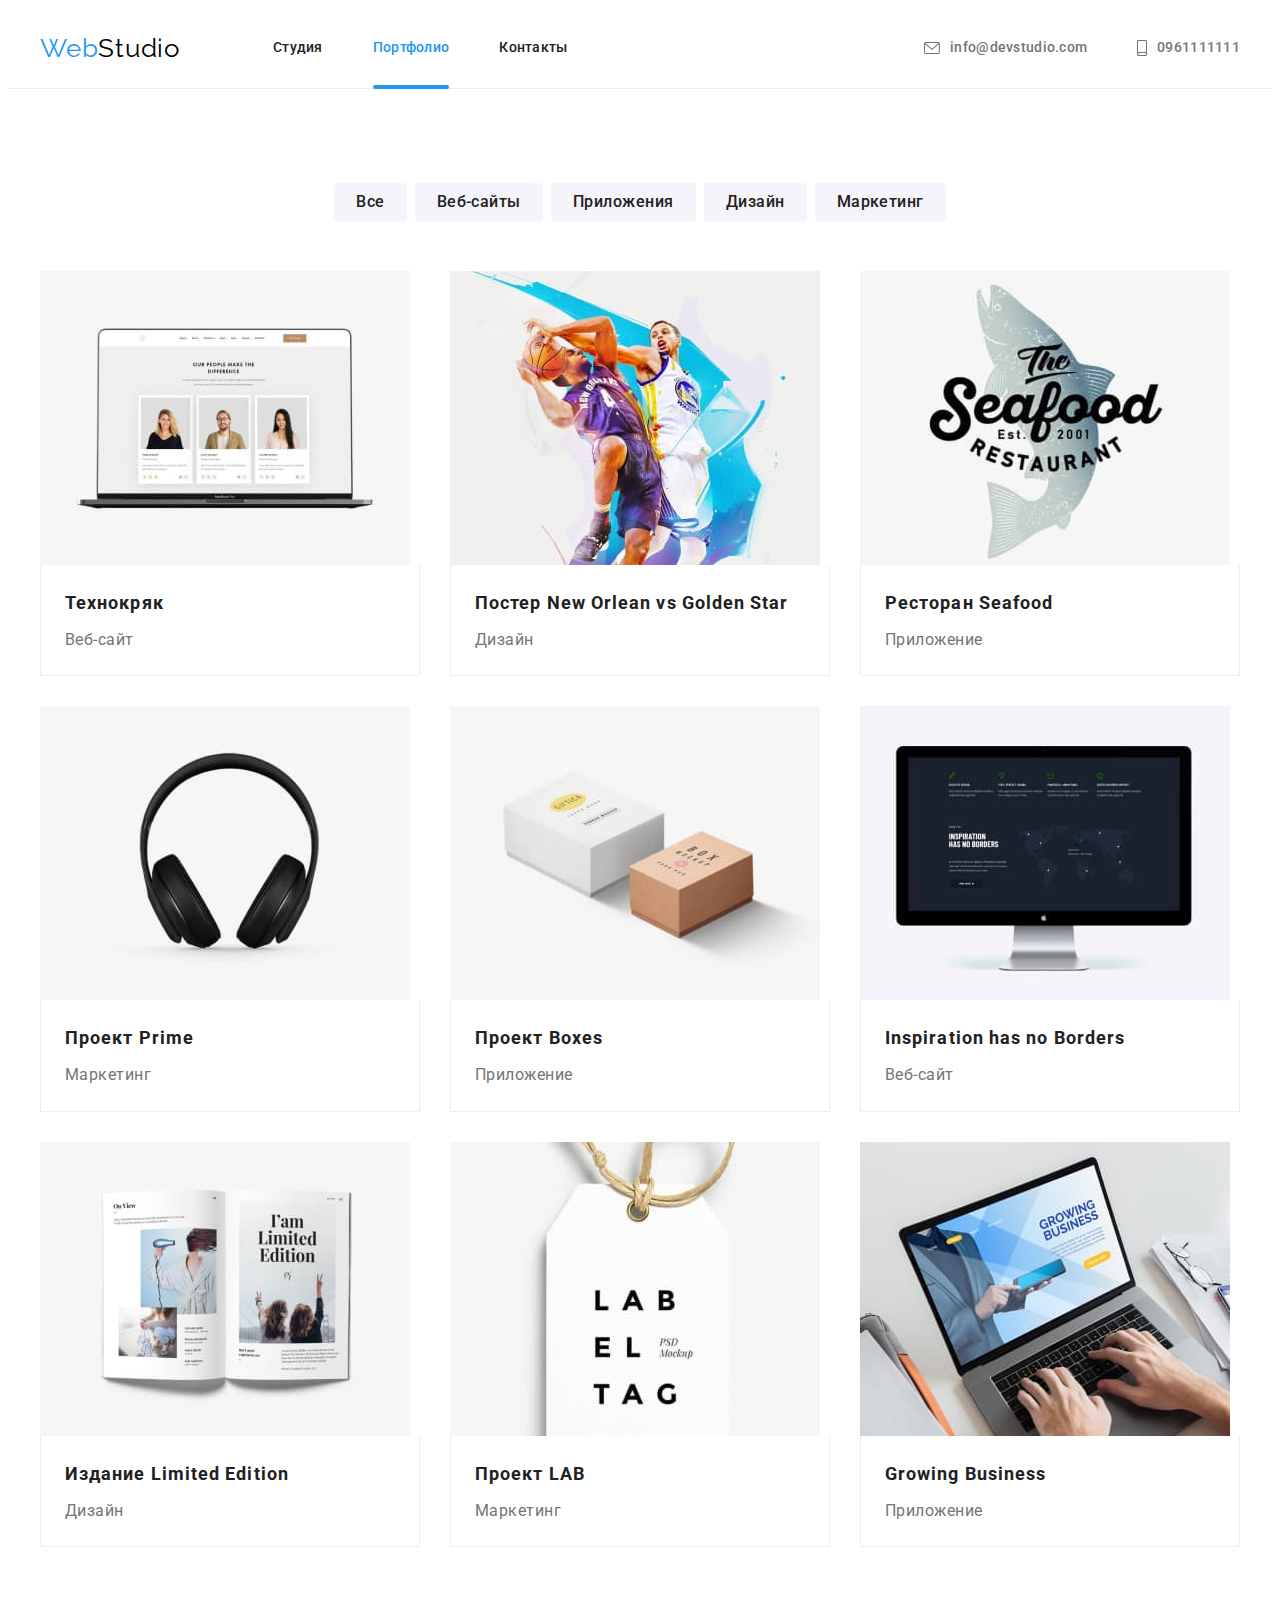
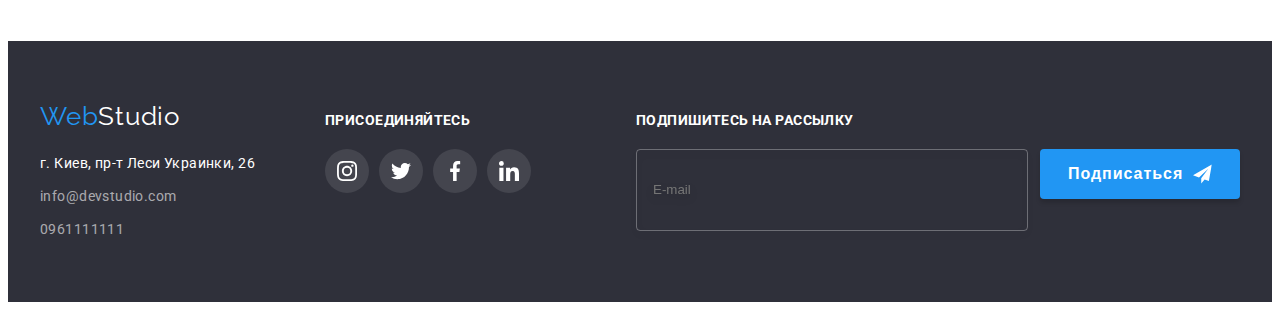
==== commit 71ea27ca: "мелкие поправки" ====
--- a/portfolio.html
+++ b/portfolio.html
@@ -245,7 +245,6 @@
     <footer class="footer">
       <div class="container social-container">
         <!-- address -->
-
         <div class="container-footer">
           <a class="logo-footer" lang="en" href="./index.html"
             >Web<span class="logo-white">Studio</span></a
@@ -258,9 +257,7 @@
             <li><a class="phone-footer" href="tel:0961111111">0961111111</a></li>
           </ul>
         </div>
-
         <!-- Join-->
-
         <div class="footer-socials">
           <h3 class="text-footer">присоединяйтесь</h3>
           <ul class="social">
--- a/css/styles.css
+++ b/css/styles.css
@@ -414,6 +414,7 @@
   border: 1px solid rgba(33, 33, 33, 0.2);
   border-radius: 4px;
   color: var(--color-h2-h3);
+  outline: transparent;
 
   transition: border-color 250ms cubic-bezier(0.4, 0, 0.2, 1);
 }
@@ -446,6 +447,7 @@
 
   border: 1px solid rgba(33, 33, 33, 0.2);
   border-radius: 4px;
+  outline: transparent;
 
   transition: border-color 250ms cubic-bezier(0.4, 0, 0.2, 1);
 }
@@ -1061,8 +1063,9 @@
   padding: 15px 16px;
   margin-right: 12px;
 
-  background-color: #2f303a;
+  background-color: transparent;
   color: var(--hero-text-color);
+  outline: transparent;
 
   border: 1px solid rgba(255, 255, 255, 0.3);
   filter: drop-shadow(0px 4px 4px rgba(0, 0, 0, 0.15));
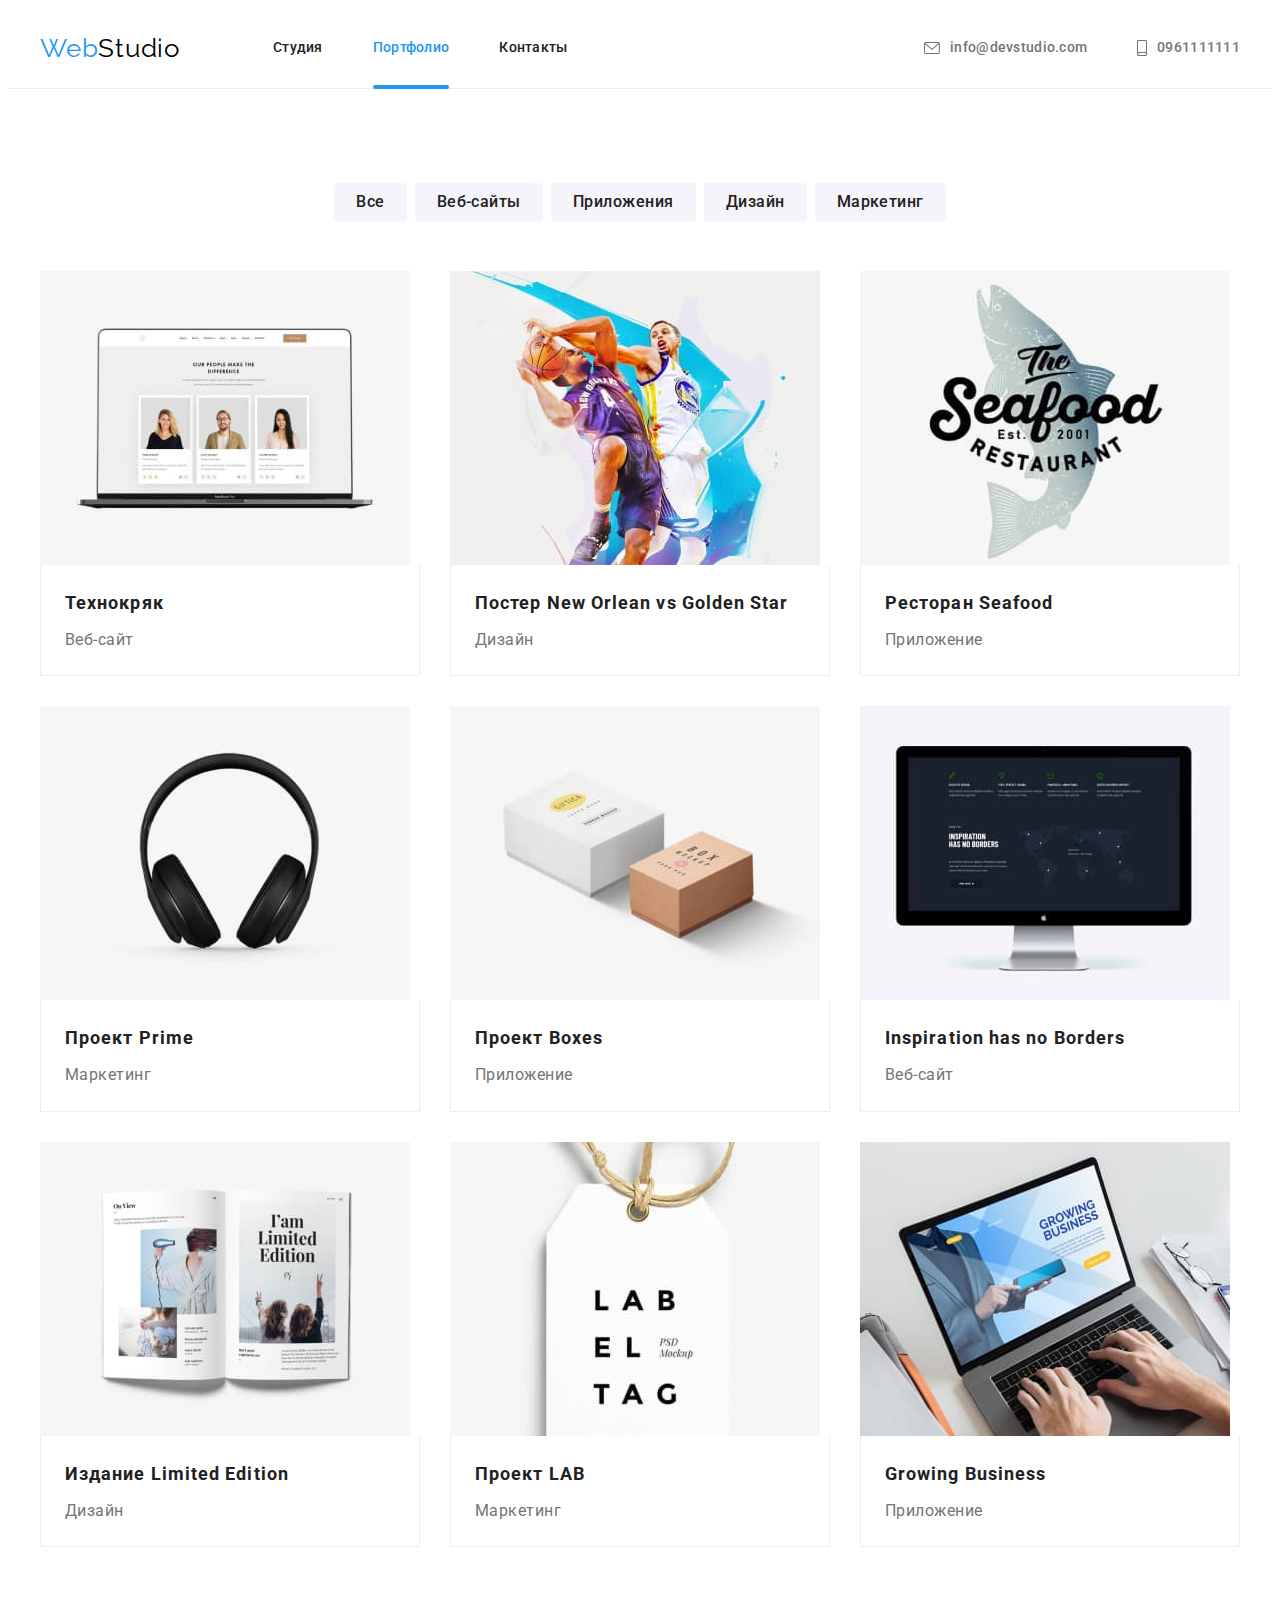
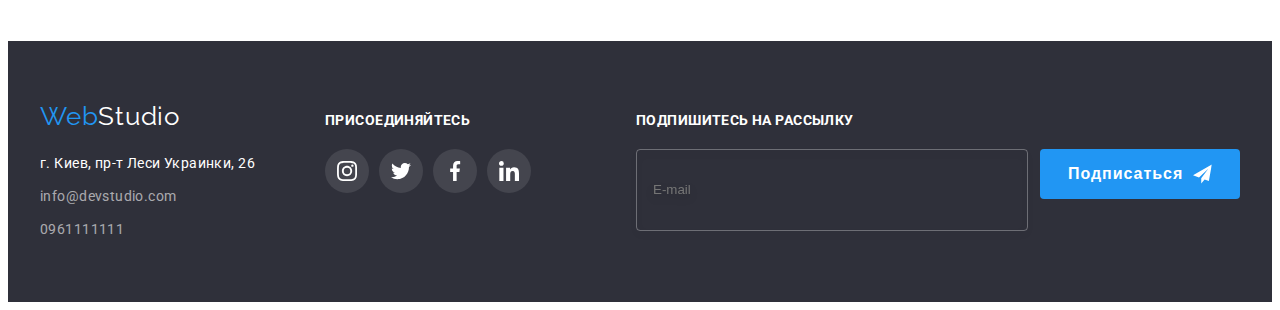
==== commit 2aee5e97: "header BEM" ====
--- a/portfolio.html
+++ b/portfolio.html
@@ -24,28 +24,37 @@
     <link rel="stylesheet" href="./css/styles.css" />
   </head>
   <body>
-    <header class="page-header">
-      <div class="container header-container">
-        <a class="logo" lang="en" href="./index.html">Web<span class="logo-black">Studio</span></a>
-        <nav>
-          <ul class="site-navigation">
-            <li class="list-link"><a class="nav-link" href="./index.html">Студия</a></li>
-            <li class="list-link"><a class="nav-link current" href="">Портфолио</a></li>
-            <li class="list-link"><a class="nav-link" href="">Контакты</a></li>
+    <!-- header -->
+    <header class="header">
+      <div class="container header__container">
+        <a class="logo" lang="en" href="./index.html"
+          >Web<span class="logo__text logo__text--black">Studio</span></a
+        >
+        <!-- nav -->
+        <nav class="navigation">
+          <ul class="navigation__list">
+            <li class="navigation__item">
+              <a class="navigation__link" href="./index.html">Студия</a>
+            </li>
+            <li class="navigation__item">
+              <a class="navigation__link current" href="">Портфолио</a>
+            </li>
+            <li class="navigation__item"><a class="navigation__link" href="">Контакты</a></li>
           </ul>
         </nav>
-        <ul class="header-contacts-list">
-          <li class="contacts-list">
-            <a class="mail-header" href="mailto:nfo@devstudio.com">
-              <svg class="contacts-icon" width="16" height="12">
+        <!-- contacts -->
+        <ul class="header-contacts">
+          <li class="header-contacts__item">
+            <a class="header-contacts__mail" href="mailto:nfo@devstudio.com">
+              <svg class="header-contacts__icon" width="16" height="12">
                 <use href="./images/icons.svg#envelope"></use>
               </svg>
               info@devstudio.com</a
             >
           </li>
-          <li class="contacts-list">
-            <a class="phone-header" href="tel:0961111111">
-              <svg class="contacts-icon" width="10" height="16">
+          <li class="header-contacts__item">
+            <a class="header-contacts__phone" href="tel:0961111111">
+              <svg class="header-contacts__icon" width="10" height="16">
                 <use href="./images/icons.svg#smartphone"></use>
               </svg>
               0961111111</a
@@ -54,10 +63,12 @@
         </ul>
       </div>
     </header>
+    <!-- main -->
     <main>
       <h1 class="slogan visually-hidden">Наши работы</h1>
       <section class="filter section">
         <div class="container">
+          <!-- button -->
           <ul class="list-button">
             <li class="list-btn">
               <button class="btn" type="button">Все</button>
@@ -75,6 +86,7 @@
               <button class="btn" type="button">Маркетинг</button>
             </li>
           </ul>
+          <!-- cards -->
           <ul class="list-card">
             <li class="card">
               <a class="link-card" href="">
@@ -242,6 +254,7 @@
         </div>
       </section>
     </main>
+    <!-- footer -->
     <footer class="footer">
       <div class="container social-container">
         <!-- address -->
@@ -315,6 +328,7 @@
             </li>
           </ul>
         </div>
+        <!-- subscribe -->
         <div class="subscribe">
           <b class="text-subscribe">Подпишитесь на рассылку</b>
           <form class="subscribe-form">
--- a/css/styles.css
+++ b/css/styles.css
@@ -50,48 +50,8 @@
   overflow: hidden;
 }
 
-/* header */
-
-.container {
-  /* outline: 1px solid tomato; */
-
-  width: 1200px;
-
-  padding-left: 15px;
-  padding-right: 15px;
-
-  margin-left: auto;
-  margin-right: auto;
-}
-
-.section {
-  padding-top: 94px;
-  padding-bottom: 94px;
-}
-
-.page-header {
-  background-color: #ffffff;
-  border-bottom: 1px solid var(--border-color);
-}
-
-.header-container {
-  display: flex;
-  align-items: center;
-}
-
-.logo {
-  color: var(--color-hover);
-  font-family: 'Raleway', sans-serif;
-  font-size: 26px;
-  line-height: 1.19;
-  letter-spacing: 0.03em;
-  text-decoration: none;
-
-  margin-right: 93px;
-}
-
-.site-navigation,
-.header-contacts-list,
+.navigation__list,
+.header-contacts,
 .mail-header,
 .list-desk,
 .list-gallery,
@@ -106,11 +66,53 @@
   list-style: none;
 }
 
-.logo-black {
+/* header */
+
+.container {
+  /* outline: 1px solid tomato; */
+
+  width: 1200px;
+
+  padding-left: 15px;
+  padding-right: 15px;
+
+  margin-left: auto;
+  margin-right: auto;
+}
+
+.section {
+  padding-top: 94px;
+  padding-bottom: 94px;
+}
+
+.header {
+  background-color: #ffffff;
+  border-bottom: 1px solid var(--border-color);
+}
+
+.header__container {
+  display: flex;
+  align-items: center;
+}
+
+.logo {
+  color: var(--color-hover);
+  font-family: 'Raleway', sans-serif;
+  font-size: 26px;
+  line-height: 1.19;
+  letter-spacing: 0.03em;
+  text-decoration: none;
+
+  margin-right: 93px;
+}
+
+.logo__text--black {
   color: var(--studio-color);
 }
 
-.site-navigation {
+/* header nav */
+
+.navigation__list {
   display: flex;
   align-items: center;
 
@@ -118,7 +120,15 @@
   margin: 0;
 }
 
-.nav-link {
+.navigation__item {
+  margin-right: 50px;
+}
+
+.navigation__item:last-child {
+  margin-right: 0px;
+}
+
+.navigation__link {
   display: block;
   color: var(--link-color);
   font-weight: 500;
@@ -133,24 +143,20 @@
   transition: color 250ms cubic-bezier(0.4, 0, 0.2, 1);
 }
 
-.site-navigation li:not(:last-child) {
-  margin-right: 50px;
-}
-
-.site-navigation .nav-link.current {
+.navigation__list .navigation__link.current {
   color: var(--color-hover);
 }
 
-.nav-link:hover,
-.nav-link:focus {
+.navigation__link:hover,
+.navigation__link:focus {
   color: var(--color-hover);
 }
 
-.list-link {
+.navigation__item {
   position: relative;
 }
 
-.nav-link {
+.navigation__link {
   padding-top: 32px;
   padding-bottom: 32px;
 }
@@ -168,12 +174,23 @@
   border-radius: 2px;
 }
 
-.header-contacts-list {
-  display: flex;
-}
-
-.mail-header,
-.phone-header {
+/* contacts */
+
+.header-contacts {
+  display: flex;
+
+  margin-left: auto;
+}
+
+.header-contacts__item {
+  margin-right: 50px;
+}
+
+.header-contacts__item:last-child {
+  margin-right: 0px;
+}
+
+.header-contacts__mail {
   display: flex;
   color: #757575;
   font-weight: 500;
@@ -187,31 +204,33 @@
   transition: color 250ms cubic-bezier(0.4, 0, 0.2, 1);
 }
 
-.mail-header:hover,
-.mail-header:focus {
+.header-contacts__phone {
+  display: flex;
+  color: #757575;
+  font-weight: 500;
+  font-size: 14px;
+  line-height: 1.14;
+  letter-spacing: 0.02em;
+  text-decoration: none;
+
+  align-items: center;
+
+  transition: color 250ms cubic-bezier(0.4, 0, 0.2, 1);
+}
+
+.header-contacts__mail:hover,
+.header-contacts__mail:focus {
   color: var(--color-hover);
 }
 
-.phone-header:hover,
-.phone-header:focus {
+.header-contacts__phone:hover,
+.header-contacts__phone:focus {
   color: var(--color-hover);
 }
 
-.contacts-icon {
+.header-contacts__icon {
   margin-right: 10px;
   fill: currentColor;
-}
-
-.header-contacts-list {
-  margin-left: auto;
-}
-
-.header-contacts-list li {
-  margin-right: 50px;
-}
-
-.header-contacts-list li:last-child {
-  margin-right: 0;
 }
 
 /* hero */
@@ -461,11 +480,52 @@
   margin-bottom: 20px;
 }
 
+/* checkbox form */
+
 .form-checkbox {
   display: flex;
   justify-content: center;
   align-items: center;
   margin-bottom: 30px;
+}
+
+.custom-checkbox {
+  width: 16px;
+  height: 15px;
+  margin-right: 7px;
+
+  display: flex;
+  align-items: center;
+  justify-content: center;
+
+  border-radius: 2px;
+  border: 2px solid #212121;
+
+  cursor: pointer;
+
+  transition: background-color 250ms cubic-bezier(0.4, 0, 0.2, 1);
+}
+
+.checkbox:checked ~ .checkbox-icon {
+  border-color: var(--color-hover);
+}
+
+.checkbox:checked + .custom-checkbox {
+  background-color: #2196f3;
+}
+
+.checkbox:focus + .custom-checkbox {
+  border-color: #2196f3;
+}
+
+.checkbox-icon {
+  fill: #ffffff;
+  opacity: 0;
+  transition: opacity 250ms cubic-bezier(0.4, 0, 0.2, 1);
+}
+
+.checkbox:checked + .custom-checkbox .checkbox-icon {
+  opacity: 1;
 }
 
 .checkbox-text {
@@ -475,12 +535,15 @@
   letter-spacing: 0.03em;
 
   color: #757575;
+  cursor: pointer;
 }
 
 .checkbox-text-link {
   color: var(--color-hover);
   text-decoration-line: underline;
 }
+
+/* button form */
 
 .form-button {
   padding: 10px 55px;
@@ -886,7 +949,7 @@
   color: var(--hero-text-color);
 }
 
-/* text */
+/* card */
 
 .list-card {
   display: flex;
@@ -979,6 +1042,8 @@
   margin-bottom: 4px;
 }
 
+/* footer portfolio */
+
 .container-footer {
   margin-right: 70px;
 }
@@ -1071,7 +1136,8 @@
   filter: drop-shadow(0px 4px 4px rgba(0, 0, 0, 0.15));
   border-radius: 4px;
 
-  transition: border 250ms cubic-bezier(0.4, 0, 0.2, 1);
+  transition: border 250ms cubic-bezier(0.4, 0, 0.2, 1),
+    drop-shadow 250ms cubic-bezier(0.4, 0, 0.2, 1);
 }
 
 .subscribe-input:hover,
@@ -1095,17 +1161,18 @@
 
   background-color: #2196f3;
   border-width: 0;
-  box-shadow: 0px 4px 4px rgba(0, 0, 0, 0.15);
   border-radius: 4px;
 
   cursor: pointer;
 
-  transition: background-color 250ms cubic-bezier(0.4, 0, 0.2, 1);
+  transition: background-color 250ms cubic-bezier(0.4, 0, 0.2, 1),
+    box-shadow 250ms cubic-bezier(0.4, 0, 0.2, 1);
 }
 
 .btn-subscribe:hover,
 .btn-subscribe:focus {
   background-color: var(--button-hover);
+  box-shadow: 0px 4px 4px rgba(0, 0, 0, 0.15);
 }
 
 .footer-btn-subscribe {
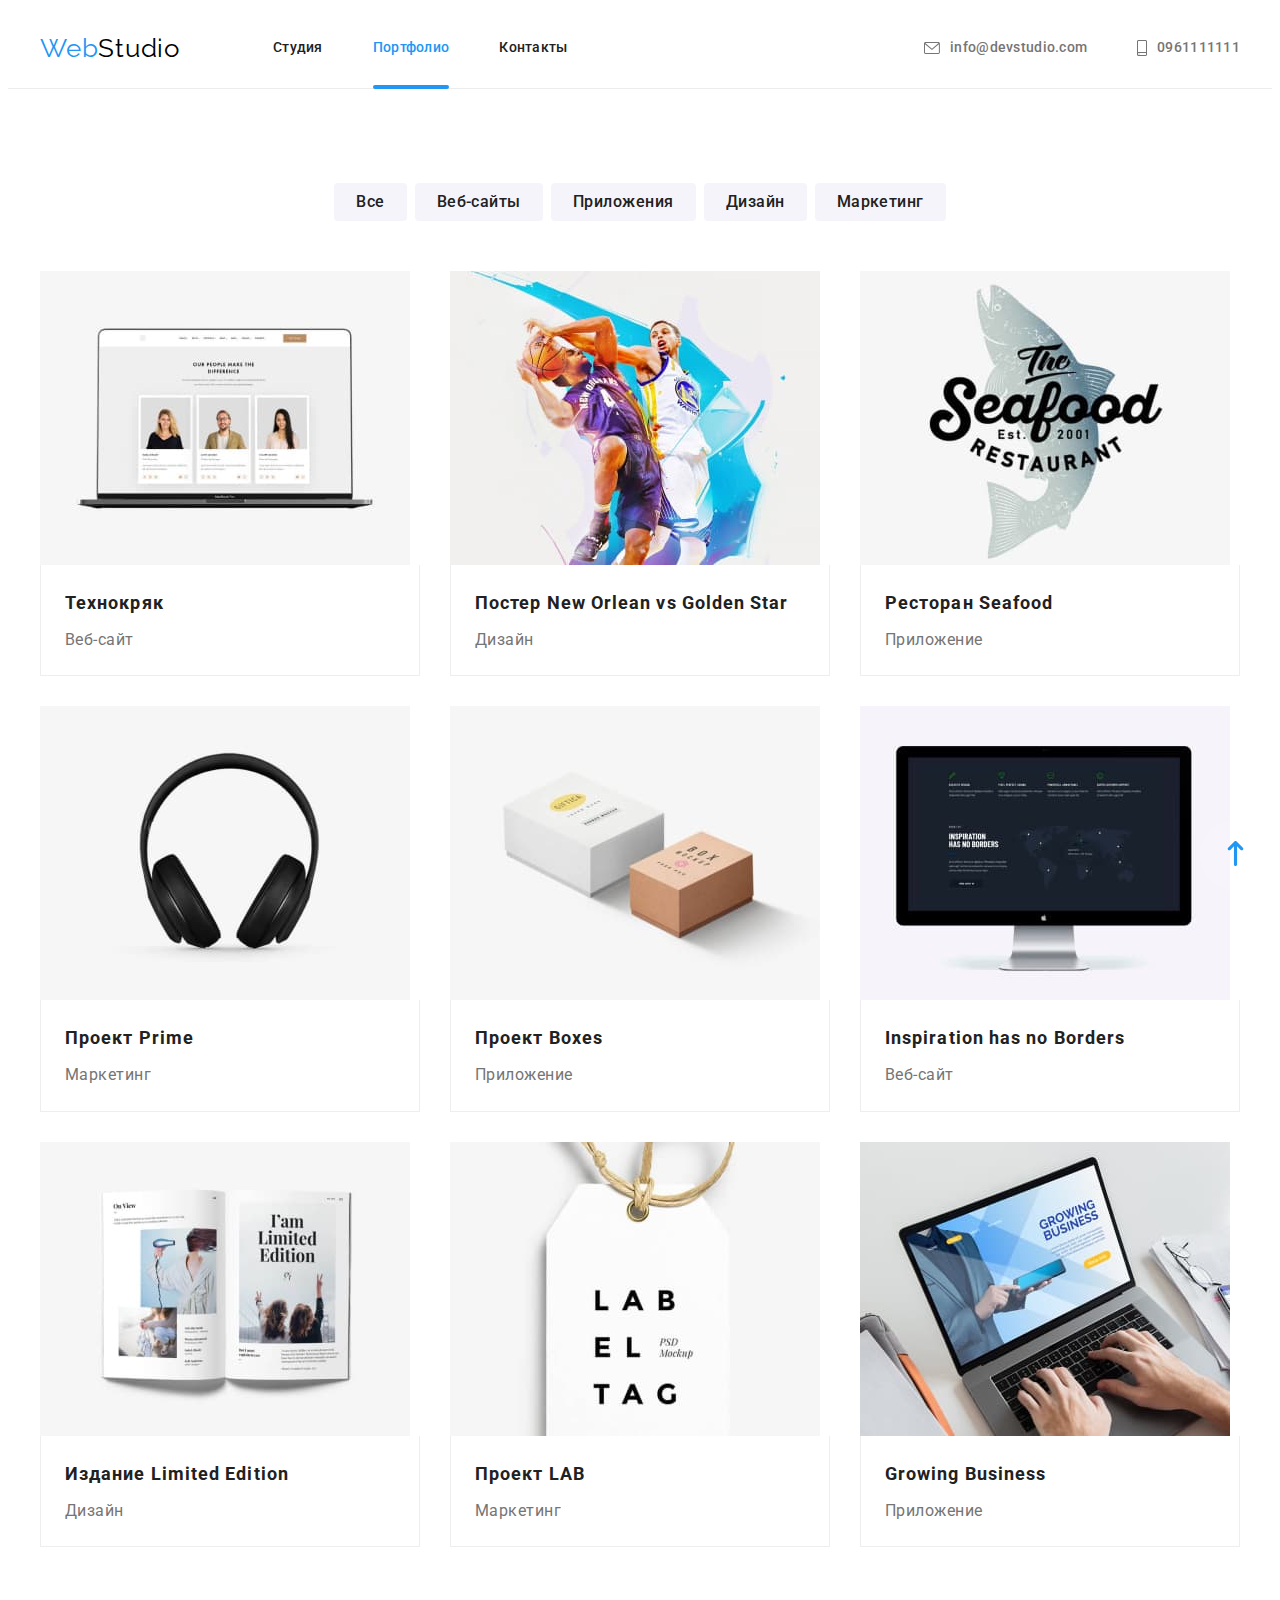
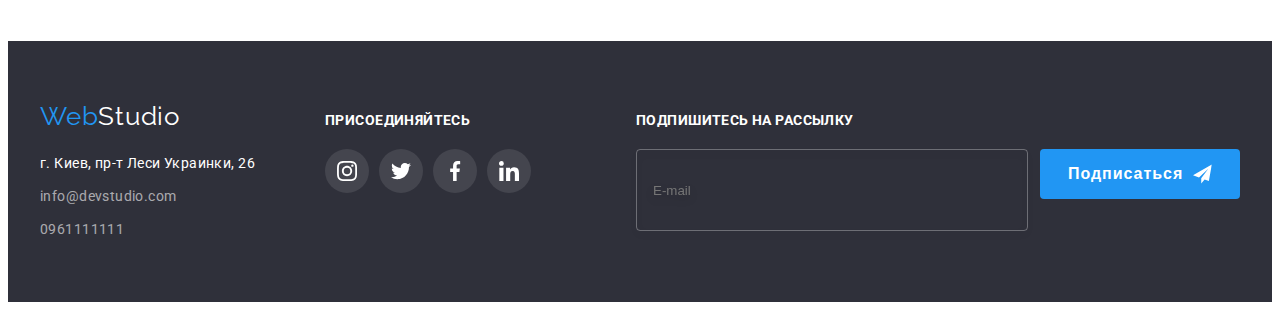
==== commit cc5f6309: "добавил кнопку вверх страницы" ====
--- a/portfolio.html
+++ b/portfolio.html
@@ -27,25 +27,25 @@
     <!-- header -->
     <header class="header">
       <div class="container header__container">
-        <a class="logo" lang="en" href="./index.html"
+        <a class="logo link" lang="en" href="./index.html"
           >Web<span class="logo__text logo__text--black">Studio</span></a
         >
         <!-- nav -->
         <nav class="navigation">
-          <ul class="navigation__list">
+          <ul class="navigation__list list">
             <li class="navigation__item">
-              <a class="navigation__link" href="./index.html">Студия</a>
+              <a class="navigation__link link" href="./index.html">Студия</a>
             </li>
             <li class="navigation__item">
-              <a class="navigation__link current" href="">Портфолио</a>
-            </li>
-            <li class="navigation__item"><a class="navigation__link" href="">Контакты</a></li>
+              <a class="navigation__link navigation__link--current link" href="">Портфолио</a>
+            </li>
+            <li class="navigation__item"><a class="navigation__link link" href="">Контакты</a></li>
           </ul>
         </nav>
         <!-- contacts -->
-        <ul class="header-contacts">
+        <ul class="header-contacts list">
           <li class="header-contacts__item">
-            <a class="header-contacts__mail" href="mailto:nfo@devstudio.com">
+            <a class="header-contacts__mail link" href="mailto:nfo@devstudio.com">
               <svg class="header-contacts__icon" width="16" height="12">
                 <use href="./images/icons.svg#envelope"></use>
               </svg>
@@ -53,7 +53,7 @@
             >
           </li>
           <li class="header-contacts__item">
-            <a class="header-contacts__phone" href="tel:0961111111">
+            <a class="header-contacts__phone link" href="tel:0961111111">
               <svg class="header-contacts__icon" width="10" height="16">
                 <use href="./images/icons.svg#smartphone"></use>
               </svg>
@@ -69,7 +69,7 @@
       <section class="filter section">
         <div class="container">
           <!-- button -->
-          <ul class="list-button">
+          <ul class="list-button list">
             <li class="list-btn">
               <button class="btn" type="button">Все</button>
             </li>
@@ -87,7 +87,7 @@
             </li>
           </ul>
           <!-- cards -->
-          <ul class="list-card">
+          <ul class="list-card list">
             <li class="card">
               <a class="link-card" href="">
                 <div class="card-overlay">
@@ -263,7 +263,7 @@
             >Web<span class="logo-white">Studio</span></a
           >
           <address class="address">г. Киев, пр-т Леси Украинки, 26</address>
-          <ul class="footer-contacts-list">
+          <ul class="footer-contacts-list list">
             <li class="li-mail">
               <a class="mail-footer" href="mailto:nfo@devstudio.com">info@devstudio.com</a>
             </li>
@@ -273,7 +273,7 @@
         <!-- Join-->
         <div class="footer-socials">
           <h3 class="text-footer">присоединяйтесь</h3>
-          <ul class="social">
+          <ul class="social list">
             <li class="social-list">
               <a
                 class="social-link-footer"
@@ -347,5 +347,12 @@
         </div>
       </div>
     </footer>
+    <!-- scroll up -->
+    <a href="#" title="вернуться к началу"
+      ><button class="scroll-up" type="button">
+        <svg class="scroll-icon" width="25" height="25">
+          <use href="./images/icons.svg#icon-up"></use>
+        </svg></button
+    ></a>
   </body>
 </html>
--- a/css/styles.css
+++ b/css/styles.css
@@ -50,23 +50,13 @@
   overflow: hidden;
 }
 
-.navigation__list,
-.header-contacts,
-.mail-header,
-.list-desk,
-.list-gallery,
-.list-team,
-.footer-contacts-list,
-.list-button,
-.list-card,
-.social-team,
-.social-footer,
-.social-list,
-.client {
+.link {
+  text-decoration: none;
+}
+
+.list {
   list-style: none;
 }
-
-/* header */
 
 .container {
   /* outline: 1px solid tomato; */
@@ -84,6 +74,8 @@
   padding-top: 94px;
   padding-bottom: 94px;
 }
+
+/* header */
 
 .header {
   background-color: #ffffff;
@@ -101,7 +93,6 @@
   font-size: 26px;
   line-height: 1.19;
   letter-spacing: 0.03em;
-  text-decoration: none;
 
   margin-right: 93px;
 }
@@ -118,6 +109,10 @@
 
   padding: 0;
   margin: 0;
+}
+
+.navigation__item {
+  position: relative;
 }
 
 .navigation__item {
@@ -135,7 +130,6 @@
   font-size: 14px;
   line-height: 1.14;
   letter-spacing: 0.02em;
-  text-decoration: none;
 
   margin: 0;
   padding: 0;
@@ -143,7 +137,7 @@
   transition: color 250ms cubic-bezier(0.4, 0, 0.2, 1);
 }
 
-.navigation__list .navigation__link.current {
+.navigation__link--current {
   color: var(--color-hover);
 }
 
@@ -152,16 +146,12 @@
   color: var(--color-hover);
 }
 
-.navigation__item {
-  position: relative;
-}
-
 .navigation__link {
   padding-top: 32px;
   padding-bottom: 32px;
 }
 
-.current::after {
+.navigation__link--current::after {
   position: absolute;
 
   content: '';
@@ -197,7 +187,9 @@
   font-size: 14px;
   line-height: 1.14;
   letter-spacing: 0.02em;
-  text-decoration: none;
+
+  padding-top: 32px;
+  padding-bottom: 32px;
 
   align-items: center;
 
@@ -211,7 +203,9 @@
   font-size: 14px;
   line-height: 1.14;
   letter-spacing: 0.02em;
-  text-decoration: none;
+
+  padding-top: 32px;
+  padding-bottom: 32px;
 
   align-items: center;
 
@@ -557,10 +551,10 @@
 
   background-color: var(--color-hover);
   border-width: 0;
-  box-shadow: 0px 4px 4px rgba(0, 0, 0, 0.15);
   border-radius: 4px;
 
-  transition: background-color 250ms cubic-bezier(0.4, 0, 0.2, 1);
+  transition: background-color 250ms cubic-bezier(0.4, 0, 0.2, 1),
+    box-shadow 250ms cubic-bezier(0.4, 0, 0.2, 1);
 
   cursor: pointer;
 }
@@ -568,28 +562,27 @@
 .form-button:hover,
 .form-button:focus {
   background-color: var(--button-hover);
+  box-shadow: 0px 4px 4px rgba(0, 0, 0, 0.15);
 }
 
 /* section benefits */
 
-.section-benefits {
+.benefits-section {
   padding-bottom: 0;
 }
 
-.list-desk {
-  display: flex;
-  justify-content: center;
-}
-
-.list-desk li:not(:last-child) {
+.benefits__list {
+  display: flex;
+  justify-content: center;
+}
+
+.benefits__item {
+  width: 270px;
+
   margin-right: 30px;
 }
 
-.list-desk li {
-  width: 270px;
-}
-
-.icon-benefits {
+.benefits__icon {
   display: flex;
   height: 120px;
   margin-bottom: 30px;
@@ -600,7 +593,7 @@
   justify-content: center;
 }
 
-.subtitle {
+.benefits__subtitle {
   color: var(--link-color);
   font-weight: 700;
   font-size: 14px;
@@ -611,7 +604,7 @@
   margin-bottom: 10px;
 }
 
-.text-subtitle {
+.benefits__text-subtitle {
   color: var(--color-text);
   font-size: 14px;
   line-height: 1.71;
@@ -620,7 +613,7 @@
 
 /* section img */
 
-.subtitle-img {
+.gallery__subtitle {
   color: var(--link-color);
   font-weight: 700;
   font-size: 36px;
@@ -631,20 +624,24 @@
   margin-bottom: 50px;
 }
 
-.list-gallery {
-  display: flex;
-  justify-content: center;
-}
-
-.list-gallery li:not(:last-child) {
+.gallery__list {
+  display: flex;
+  justify-content: center;
+}
+
+.gallery__item {
   margin-right: 30px;
 }
 
-.item-gallery {
+.gallery__item:last-child {
+  margin-right: 0px;
+}
+
+.gallery__item {
   position: relative;
 }
 
-.text-gallery {
+.gallery__text {
   position: absolute;
 
   left: 0;
@@ -891,6 +888,29 @@
 
 .li-mail {
   margin-bottom: 9px;
+}
+
+/* scroll up */
+
+.scroll-up {
+  position: fixed;
+  right: 10px;
+  bottom: 10px;
+  width: 70px;
+  height: 70px;
+
+  background-color: rgba(255, 255, 255, 0.2);
+  border: none;
+  border-radius: 50%;
+  cursor: pointer;
+}
+
+.scroll-icon {
+  fill: var(--color-hover);
+}
+
+.scroll-up:hover .scroll-icon {
+  fill: var(--button-hover);
 }
 
 /* portfolio */
